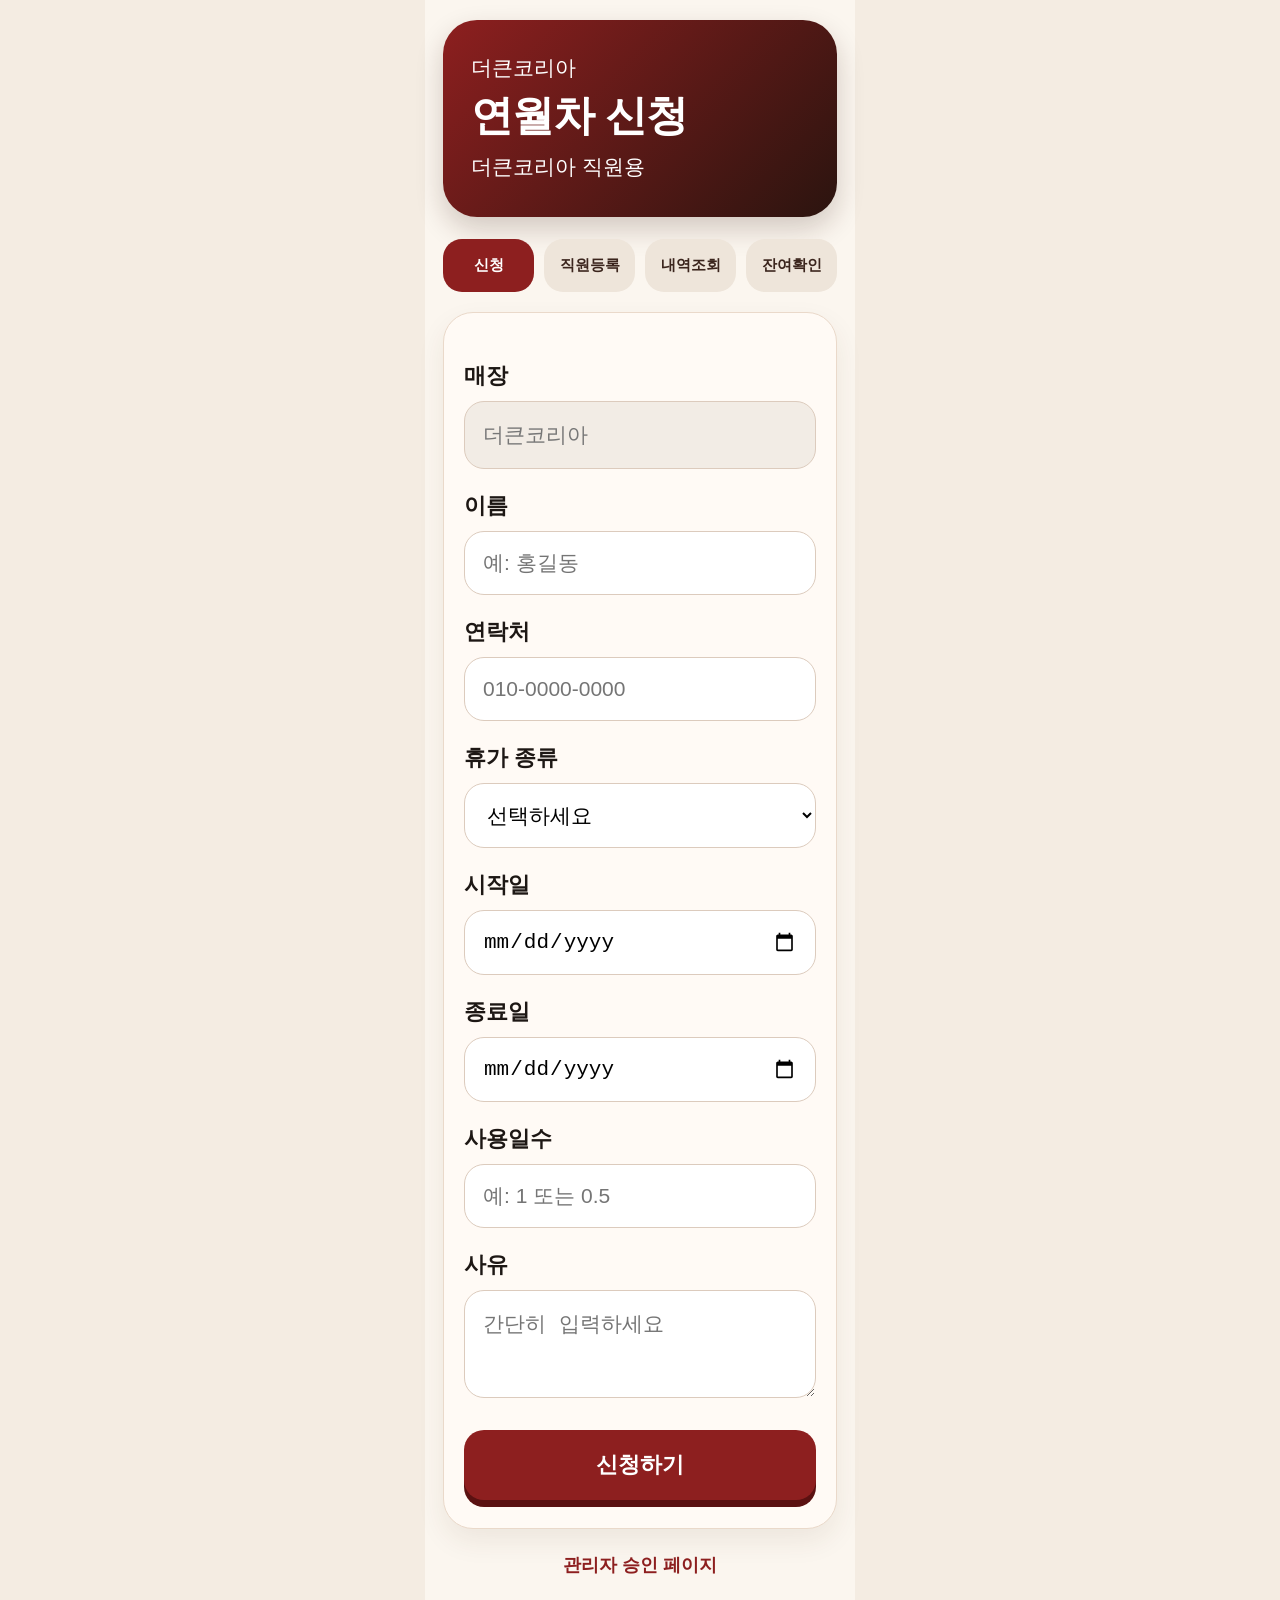
==== index.html @ d9890fb9 "first upload sobagongbang pyeongchon leave" ====
<!doctype html>
<html lang="ko">
<head>
  <meta charset="utf-8" />
  <meta name="viewport" content="width=device-width, initial-scale=1, viewport-fit=cover" />
  <title>더큰코리아 연월차 신청</title>
  <link rel="manifest" href="manifest.json" />
  <link rel="stylesheet" href="style.css" />
  <meta name="theme-color" content="#7b1e1e" />
</head>

<body>
<main class="app">

  <section class="hero">
    <div class="brand">더큰코리아</div>
    <h1>연월차 신청</h1>
    <p>더큰코리아 직원용</p>
  </section>

  <section class="tabs">
    <button class="tab active" onclick="showTab('apply', this)">신청</button>
    <button class="tab" onclick="showTab('register', this)">직원등록</button>
    <button class="tab" onclick="showTab('history', this)">내역조회</button>
    <button class="tab" onclick="showTab('balance', this)">잔여확인</button>
  </section>

  <section id="apply" class="card">
    <label>매장</label>
    <div class="fixed-store">더큰코리아</div>

    <label>이름</label>
    <input id="applyName" placeholder="예: 홍길동" />

    <label>연락처</label>
    <input id="applyPhone" placeholder="010-0000-0000" />

    <label>휴가 종류</label>
    <select id="leaveType" onchange="autoUsedDays()">
      <option value="">선택하세요</option>
      <option>연차</option>
      <option>오전 반차</option>
      <option>오후 반차</option>
      <option>월차</option>
      <option>병가</option>
      <option>기타</option>
    </select>

    <label>시작일</label>
    <input type="date" id="startDate" />

    <label>종료일</label>
    <input type="date" id="endDate" />

    <label>사용일수</label>
    <input id="usedDays" type="number" step="0.5" placeholder="예: 1 또는 0.5" />

    <label>사유</label>
    <textarea id="reason" placeholder="간단히 입력하세요"></textarea>

    <button id="submitBtn" class="primary" onclick="submitLeave()">신청하기</button>
  </section>

  <section id="register" class="card hidden">
    <label>매장</label>
    <div class="fixed-store">더큰코리아</div>

    <label>이름</label>
    <input id="regName" placeholder="예: 홍길동" />

    <label>연락처</label>
    <input id="regPhone" placeholder="010-0000-0000" />

    <label>입사일</label>
    <input type="date" id="joinDate" />

    <label>기본연차</label>
    <input id="baseLeave" type="number" step="0.5" value="15" />

    <button id="regBtn" class="primary" onclick="registerEmployee()">직원등록</button>
  </section>

  <section id="history" class="card hidden">
    <label>이름</label>
    <input id="historyName" placeholder="예: 홍길동" />

    <label>연락처</label>
    <input id="historyPhone" placeholder="010-0000-0000" />

    <button id="historyBtn" class="primary" onclick="loadMyHistory()">내역조회</button>
    <div id="historyResult" class="result"></div>
  </section>

  <section id="balance" class="card hidden">
    <label>이름</label>
    <input id="balanceName" placeholder="예: 홍길동" />

    <label>연락처</label>
    <input id="balancePhone" placeholder="010-0000-0000" />

    <button id="balanceBtn" class="primary" onclick="checkBalance()">잔여연차 확인</button>
    <div id="balanceResult" class="result"></div>
  </section>

  <section class="footer-link">
    <a href="admin.html">관리자 승인 페이지</a>
  </section>

</main>

<script src="script.js"></script>
</body>
</html>
---- style.css ----
* {
  box-sizing: border-box;
  -webkit-tap-highlight-color: rgba(123,30,30,.15);
}

html, body {
  margin: 0;
  padding: 0;
  width: 100%;
  min-height: 100%;
}

body {
  background: #f4ece2;
  font-family: "Noto Sans KR", "Malgun Gothic", Arial, sans-serif;
  color: #1d1714;
}

.app {
  width: 100%;
  max-width: 430px;
  margin: 0 auto;
  min-height: 100vh;
  padding: 20px 18px 44px;
  background: #fbf6ef;
}

.hero {
  background: linear-gradient(135deg, #8d1f1f, #2b140f);
  color: #fff;
  border-radius: 34px;
  padding: 34px 28px 36px;
  margin-bottom: 22px;
  box-shadow: 0 12px 28px rgba(50,20,10,.2);
}

.hero.admin {
  background: linear-gradient(135deg, #6f1919, #160b08);
}

.hero .brand {
  font-size: 21px;
  margin-bottom: 10px;
}

.hero h1 {
  margin: 0;
  font-size: 42px;
  line-height: 1.12;
  font-weight: 900;
  letter-spacing: -1px;
}

.hero p {
  margin: 14px 0 0;
  font-size: 21px;
  font-weight: 500;
}

.tabs {
  display: grid;
  grid-template-columns: repeat(4, 1fr);
  gap: 10px;
  margin-bottom: 20px;
}

.tab {
  border: 0;
  border-radius: 19px;
  padding: 17px 4px;
  background: #eee5da;
  color: #3b251d;
  font-size: 15px;
  font-weight: 900;
  transition: .12s;
}

.tab.active {
  background: #8d1f1f;
  color: #fff;
}

.tab:active,
.primary:active,
.footer-link:active {
  transform: scale(.96);
  filter: brightness(.92);
}

.card {
  background: #fffaf5;
  border: 1px solid #ead9ca;
  border-radius: 30px;
  padding: 26px 20px 28px;
  box-shadow: 0 12px 28px rgba(80,50,25,.08);
  margin-bottom: 22px;
}

label {
  display: block;
  margin: 22px 0 10px;
  font-size: 22px;
  font-weight: 900;
}

input, select, textarea, .fixed-store {
  width: 100%;
  border: 1px solid #dccbbd;
  border-radius: 20px;
  padding: 19px 18px;
  font-size: 21px;
  background: #fff;
  outline: none;
}

textarea {
  min-height: 108px;
  resize: vertical;
}

.fixed-store {
  background: #f2ece5;
  color: #777;
  pointer-events: none;
  user-select: none;
}

.primary {
  width: 100%;
  border: 0;
  border-radius: 20px;
  margin-top: 28px;
  padding: 20px;
  background: #8d1f1f;
  color: #fff;
  font-size: 22px;
  font-weight: 900;
  box-shadow: 0 7px 0 #5a1111;
  transition: .12s;
}

.primary:active {
  transform: translateY(4px);
  box-shadow: 0 3px 0 #5a1111;
}

.primary.loading {
  background: #555;
  box-shadow: 0 7px 0 #333;
  pointer-events: none;
}

.hidden {
  display: none;
}

.footer-link {
  text-align: center;
  margin: 24px 0 0;
  font-size: 18px;
  font-weight: 900;
}

.footer-link a {
  color: #8d1f1f;
  text-decoration: none;
}

.result {
  margin-top: 20px;
}

.item {
  background: #fff;
  border: 1px solid #ead9ca;
  border-radius: 18px;
  padding: 16px;
  margin-top: 12px;
  font-size: 16px;
  line-height: 1.7;
}

.badge {
  display: inline-block;
  padding: 4px 10px;
  border-radius: 999px;
  background: #eee;
  font-weight: 900;
}

.badge.ok {
  background: #d9ead3;
}

.badge.no {
  background: #f4cccc;
}

.admin-buttons {
  display: flex;
  gap: 8px;
  margin-top: 12px;
}

.admin-buttons button {
  flex: 1;
  border: 0;
  border-radius: 12px;
  padding: 13px;
  color: #fff;
  font-size: 16px;
  font-weight: 900;
}

.approve {
  background: #38761d;
}

.reject {
  background: #990000;
}

.balance-box {
  margin-top: 18px;
  padding: 20px;
  border-radius: 22px;
  border: 2px solid #8d1f1f;
  background: #fff;
  font-size: 19px;
  line-height: 1.8;
}

.balance-box strong {
  color: #8d1f1f;
  font-size: 25px;
}
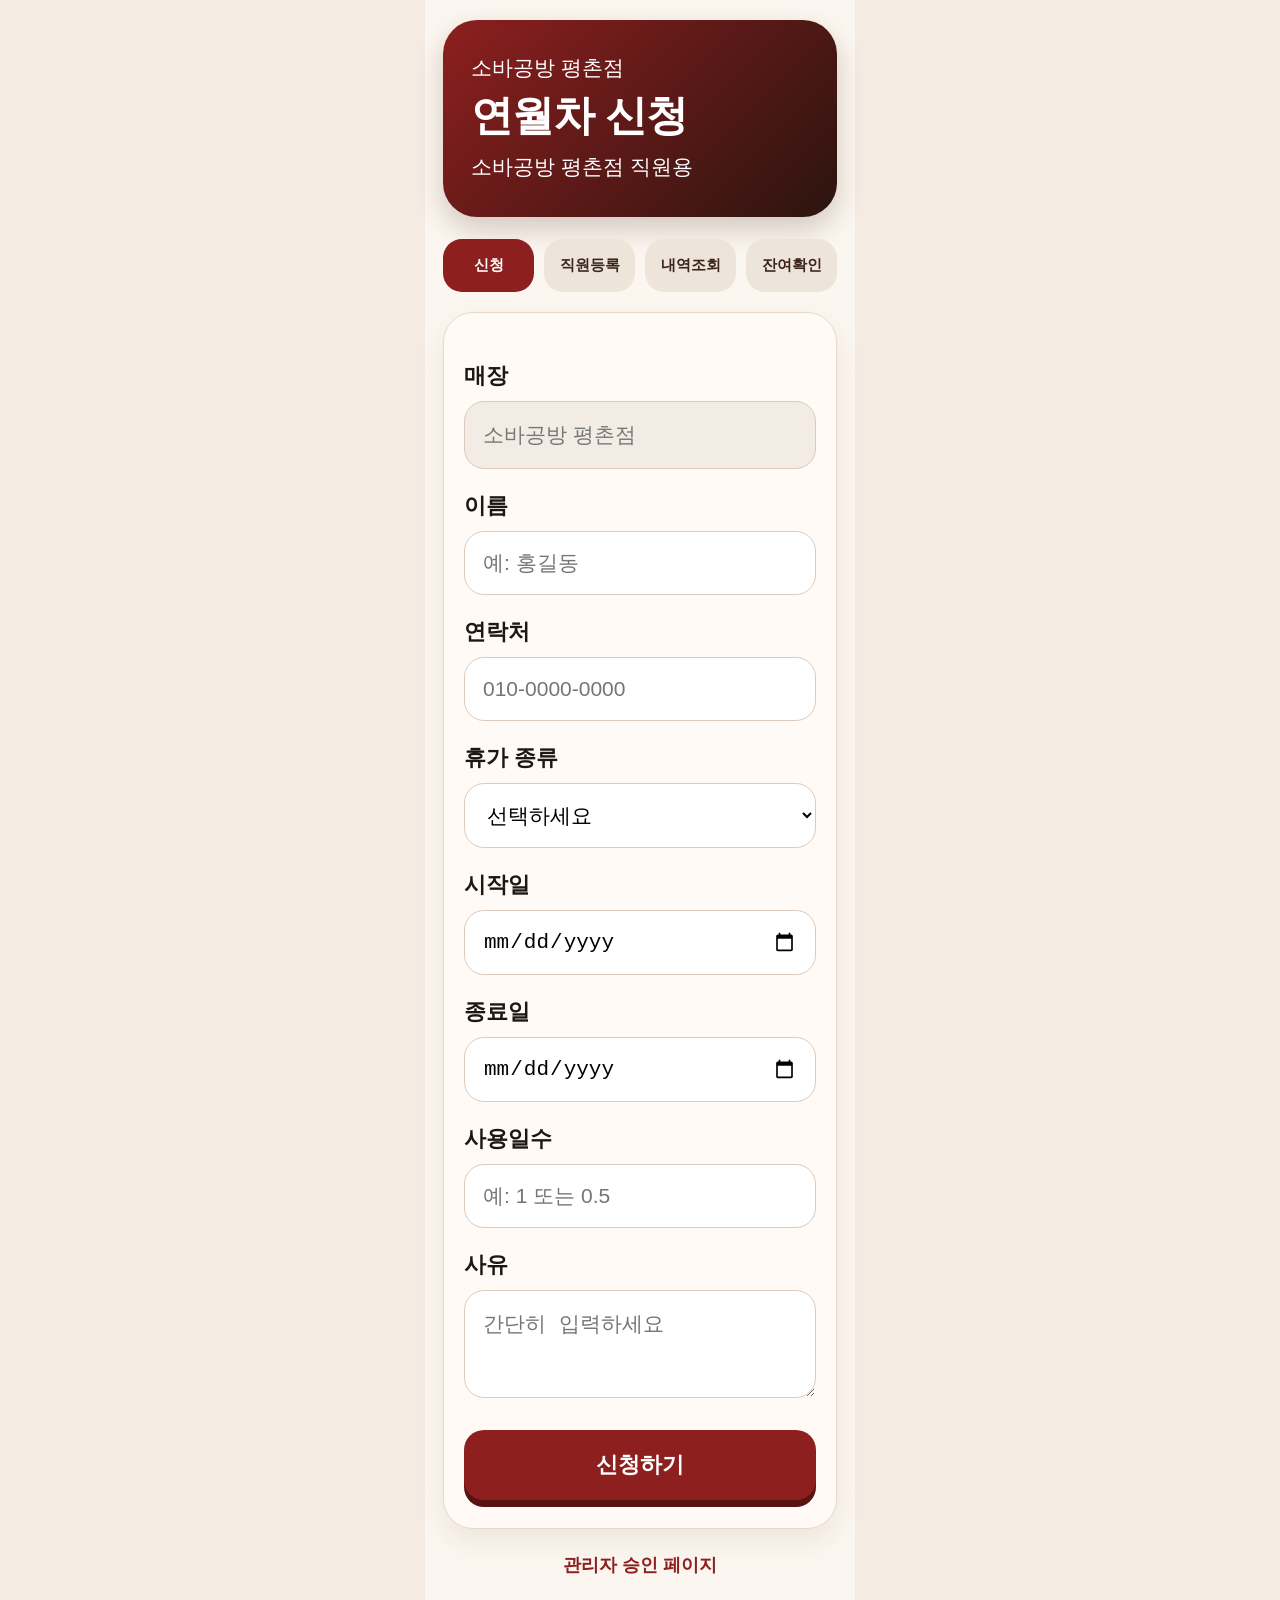
==== commit 9198c3e5: "change to sobagongbang pyeongchon" ====
--- a/index.html
+++ b/index.html
@@ -3,7 +3,7 @@
 <head>
   <meta charset="utf-8" />
   <meta name="viewport" content="width=device-width, initial-scale=1, viewport-fit=cover" />
-  <title>더큰코리아 연월차 신청</title>
+  <title>평촌 소바공방 연월차 신청</title>
   <link rel="manifest" href="manifest.json" />
   <link rel="stylesheet" href="style.css" />
   <meta name="theme-color" content="#7b1e1e" />
@@ -13,9 +13,9 @@
 <main class="app">
 
   <section class="hero">
-    <div class="brand">더큰코리아</div>
+    <div class="brand">소바공방 평촌점</div>
     <h1>연월차 신청</h1>
-    <p>더큰코리아 직원용</p>
+    <p>소바공방 평촌점 직원용</p>
   </section>
 
   <section class="tabs">
@@ -27,7 +27,7 @@
 
   <section id="apply" class="card">
     <label>매장</label>
-    <div class="fixed-store">더큰코리아</div>
+    <div class="fixed-store">소바공방 평촌점</div>
 
     <label>이름</label>
     <input id="applyName" placeholder="예: 홍길동" />
@@ -63,7 +63,7 @@
 
   <section id="register" class="card hidden">
     <label>매장</label>
-    <div class="fixed-store">더큰코리아</div>
+    <div class="fixed-store">소바공방 평촌점</div>
 
     <label>이름</label>
     <input id="regName" placeholder="예: 홍길동" />
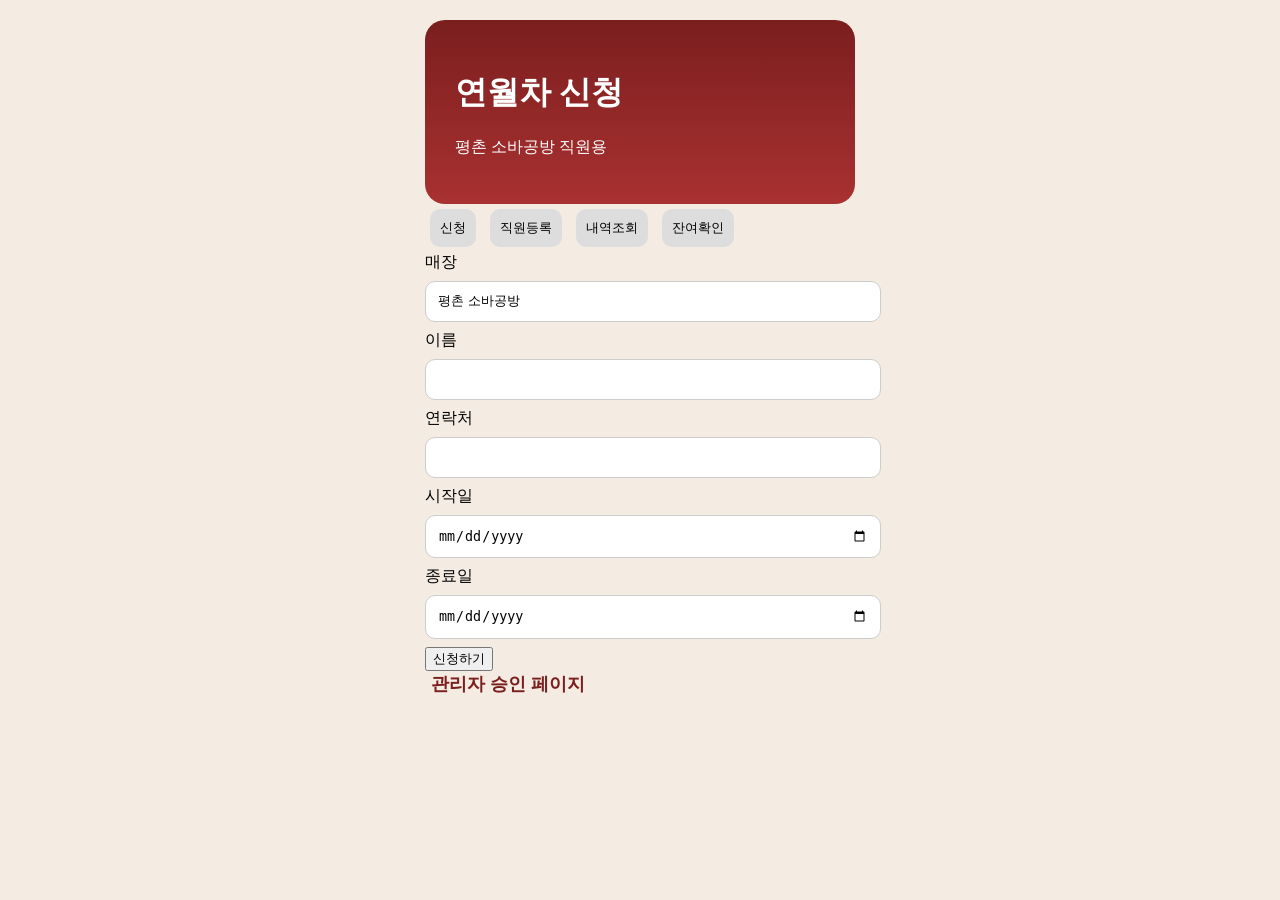
==== commit 73f26d2b: "final sobagongbang version" ====
--- a/index.html
+++ b/index.html
@@ -1,113 +1,112 @@
-<!doctype html>
+<!DOCTYPE html>
 <html lang="ko">
 <head>
-  <meta charset="utf-8" />
-  <meta name="viewport" content="width=device-width, initial-scale=1, viewport-fit=cover" />
-  <title>평촌 소바공방 연월차 신청</title>
-  <link rel="manifest" href="manifest.json" />
-  <link rel="stylesheet" href="style.css" />
-  <meta name="theme-color" content="#7b1e1e" />
+<meta charset="UTF-8" />
+<meta name="viewport" content="width=device-width, initial-scale=1.0" />
+
+<link rel="manifest" href="./manifest.json" />
+<link rel="stylesheet" href="./style.css" />
+
+<title>평촌 소바공방 연월차 신청</title>
 </head>
 
 <body>
-<main class="app">
 
-  <section class="hero">
-    <div class="brand">소바공방 평촌점</div>
-    <h1>연월차 신청</h1>
-    <p>소바공방 평촌점 직원용</p>
-  </section>
+<div class="app">
 
-  <section class="tabs">
-    <button class="tab active" onclick="showTab('apply', this)">신청</button>
-    <button class="tab" onclick="showTab('register', this)">직원등록</button>
-    <button class="tab" onclick="showTab('history', this)">내역조회</button>
-    <button class="tab" onclick="showTab('balance', this)">잔여확인</button>
-  </section>
+<div class="header-card">
+<h1>연월차 신청</h1>
+<p>평촌 소바공방 직원용</p>
+</div>
 
-  <section id="apply" class="card">
-    <label>매장</label>
-    <div class="fixed-store">소바공방 평촌점</div>
+<div class="menu">
 
-    <label>이름</label>
-    <input id="applyName" placeholder="예: 홍길동" />
+<button onclick="showSection('apply')">신청</button>
+<button onclick="showSection('register')">직원등록</button>
+<button onclick="showSection('history')">내역조회</button>
+<button onclick="showSection('balance')">잔여확인</button>
 
-    <label>연락처</label>
-    <input id="applyPhone" placeholder="010-0000-0000" />
+</div>
 
-    <label>휴가 종류</label>
-    <select id="leaveType" onchange="autoUsedDays()">
-      <option value="">선택하세요</option>
-      <option>연차</option>
-      <option>오전 반차</option>
-      <option>오후 반차</option>
-      <option>월차</option>
-      <option>병가</option>
-      <option>기타</option>
-    </select>
 
-    <label>시작일</label>
-    <input type="date" id="startDate" />
+<section id="apply">
 
-    <label>종료일</label>
-    <input type="date" id="endDate" />
+<label>매장</label>
+<input value="평촌 소바공방" readonly />
 
-    <label>사용일수</label>
-    <input id="usedDays" type="number" step="0.5" placeholder="예: 1 또는 0.5" />
+<label>이름</label>
+<input id="name" />
 
-    <label>사유</label>
-    <textarea id="reason" placeholder="간단히 입력하세요"></textarea>
+<label>연락처</label>
+<input id="phone" />
 
-    <button id="submitBtn" class="primary" onclick="submitLeave()">신청하기</button>
-  </section>
+<label>시작일</label>
+<input type="date" id="startDate" />
 
-  <section id="register" class="card hidden">
-    <label>매장</label>
-    <div class="fixed-store">소바공방 평촌점</div>
+<label>종료일</label>
+<input type="date" id="endDate" />
 
-    <label>이름</label>
-    <input id="regName" placeholder="예: 홍길동" />
+<button onclick="submitLeave()">신청하기</button>
 
-    <label>연락처</label>
-    <input id="regPhone" placeholder="010-0000-0000" />
+</section>
 
-    <label>입사일</label>
-    <input type="date" id="joinDate" />
 
-    <label>기본연차</label>
-    <input id="baseLeave" type="number" step="0.5" value="15" />
+<section id="register" class="hidden">
 
-    <button id="regBtn" class="primary" onclick="registerEmployee()">직원등록</button>
-  </section>
+<label>이름</label>
+<input id="regName" />
 
-  <section id="history" class="card hidden">
-    <label>이름</label>
-    <input id="historyName" placeholder="예: 홍길동" />
+<label>연락처</label>
+<input id="regPhone" />
 
-    <label>연락처</label>
-    <input id="historyPhone" placeholder="010-0000-0000" />
+<label>입사일</label>
+<input type="date" id="joinDate" />
 
-    <button id="historyBtn" class="primary" onclick="loadMyHistory()">내역조회</button>
-    <div id="historyResult" class="result"></div>
-  </section>
+<button onclick="registerEmployee()">등록</button>
 
-  <section id="balance" class="card hidden">
-    <label>이름</label>
-    <input id="balanceName" placeholder="예: 홍길동" />
+</section>
 
-    <label>연락처</label>
-    <input id="balancePhone" placeholder="010-0000-0000" />
 
-    <button id="balanceBtn" class="primary" onclick="checkBalance()">잔여연차 확인</button>
-    <div id="balanceResult" class="result"></div>
-  </section>
+<section id="history" class="hidden">
 
-  <section class="footer-link">
-    <a href="admin.html">관리자 승인 페이지</a>
-  </section>
+<label>연락처</label>
+<input id="historyPhone" />
 
-</main>
+<button onclick="loadHistory()">조회</button>
 
-<script src="script.js"></script>
+<div id="historyResult"></div>
+
+</section>
+
+
+<section id="balance" class="hidden">
+
+<label>이름</label>
+<input id="balanceName" />
+
+<label>연락처</label>
+<input id="balancePhone" />
+
+<button onclick="checkBalance()">잔여연차 확인</button>
+
+<div id="balanceResult"></div>
+
+</section>
+
+
+<section class="footer-link">
+<button class="admin-go-btn" onclick="goAdmin()">관리자 승인 페이지</button>
+</section>
+
+</div>
+
+<script src="./script.js"></script>
+
+<script>
+if ("serviceWorker" in navigator) {
+navigator.serviceWorker.register("./service-worker.js");
+}
+</script>
+
 </body>
 </html>
--- a/style.css
+++ b/style.css
@@ -1,236 +1,60 @@
-* {
-  box-sizing: border-box;
-  -webkit-tap-highlight-color: rgba(123,30,30,.15);
+body{
+
+margin:0;
+font-family:Noto Sans KR;
+background:#f4ece2;
+
 }
 
-html, body {
-  margin: 0;
-  padding: 0;
-  width: 100%;
-  min-height: 100%;
+.app{
+
+max-width:430px;
+margin:auto;
+padding:20px;
+
 }
 
-body {
-  background: #f4ece2;
-  font-family: "Noto Sans KR", "Malgun Gothic", Arial, sans-serif;
-  color: #1d1714;
+.header-card{
+
+background:linear-gradient(#7b1e1e,#a93131);
+color:white;
+padding:30px;
+border-radius:20px;
+
 }
 
-.app {
-  width: 100%;
-  max-width: 430px;
-  margin: 0 auto;
-  min-height: 100vh;
-  padding: 20px 18px 44px;
-  background: #fbf6ef;
+.menu button{
+
+margin:5px;
+padding:10px;
+border:none;
+background:#ddd;
+border-radius:10px;
+
 }
 
-.hero {
-  background: linear-gradient(135deg, #8d1f1f, #2b140f);
-  color: #fff;
-  border-radius: 34px;
-  padding: 34px 28px 36px;
-  margin-bottom: 22px;
-  box-shadow: 0 12px 28px rgba(50,20,10,.2);
+input{
+
+width:100%;
+padding:12px;
+margin:8px 0;
+border-radius:10px;
+border:1px solid #ccc;
+
 }
 
-.hero.admin {
-  background: linear-gradient(135deg, #6f1919, #160b08);
+.hidden{
+
+display:none;
+
 }
 
-.hero .brand {
-  font-size: 21px;
-  margin-bottom: 10px;
-}
+.admin-go-btn{
 
-.hero h1 {
-  margin: 0;
-  font-size: 42px;
-  line-height: 1.12;
-  font-weight: 900;
-  letter-spacing: -1px;
-}
+background:none;
+border:none;
+font-size:18px;
+color:#7b1e1e;
+font-weight:bold;
 
-.hero p {
-  margin: 14px 0 0;
-  font-size: 21px;
-  font-weight: 500;
-}
-
-.tabs {
-  display: grid;
-  grid-template-columns: repeat(4, 1fr);
-  gap: 10px;
-  margin-bottom: 20px;
-}
-
-.tab {
-  border: 0;
-  border-radius: 19px;
-  padding: 17px 4px;
-  background: #eee5da;
-  color: #3b251d;
-  font-size: 15px;
-  font-weight: 900;
-  transition: .12s;
-}
-
-.tab.active {
-  background: #8d1f1f;
-  color: #fff;
-}
-
-.tab:active,
-.primary:active,
-.footer-link:active {
-  transform: scale(.96);
-  filter: brightness(.92);
-}
-
-.card {
-  background: #fffaf5;
-  border: 1px solid #ead9ca;
-  border-radius: 30px;
-  padding: 26px 20px 28px;
-  box-shadow: 0 12px 28px rgba(80,50,25,.08);
-  margin-bottom: 22px;
-}
-
-label {
-  display: block;
-  margin: 22px 0 10px;
-  font-size: 22px;
-  font-weight: 900;
-}
-
-input, select, textarea, .fixed-store {
-  width: 100%;
-  border: 1px solid #dccbbd;
-  border-radius: 20px;
-  padding: 19px 18px;
-  font-size: 21px;
-  background: #fff;
-  outline: none;
-}
-
-textarea {
-  min-height: 108px;
-  resize: vertical;
-}
-
-.fixed-store {
-  background: #f2ece5;
-  color: #777;
-  pointer-events: none;
-  user-select: none;
-}
-
-.primary {
-  width: 100%;
-  border: 0;
-  border-radius: 20px;
-  margin-top: 28px;
-  padding: 20px;
-  background: #8d1f1f;
-  color: #fff;
-  font-size: 22px;
-  font-weight: 900;
-  box-shadow: 0 7px 0 #5a1111;
-  transition: .12s;
-}
-
-.primary:active {
-  transform: translateY(4px);
-  box-shadow: 0 3px 0 #5a1111;
-}
-
-.primary.loading {
-  background: #555;
-  box-shadow: 0 7px 0 #333;
-  pointer-events: none;
-}
-
-.hidden {
-  display: none;
-}
-
-.footer-link {
-  text-align: center;
-  margin: 24px 0 0;
-  font-size: 18px;
-  font-weight: 900;
-}
-
-.footer-link a {
-  color: #8d1f1f;
-  text-decoration: none;
-}
-
-.result {
-  margin-top: 20px;
-}
-
-.item {
-  background: #fff;
-  border: 1px solid #ead9ca;
-  border-radius: 18px;
-  padding: 16px;
-  margin-top: 12px;
-  font-size: 16px;
-  line-height: 1.7;
-}
-
-.badge {
-  display: inline-block;
-  padding: 4px 10px;
-  border-radius: 999px;
-  background: #eee;
-  font-weight: 900;
-}
-
-.badge.ok {
-  background: #d9ead3;
-}
-
-.badge.no {
-  background: #f4cccc;
-}
-
-.admin-buttons {
-  display: flex;
-  gap: 8px;
-  margin-top: 12px;
-}
-
-.admin-buttons button {
-  flex: 1;
-  border: 0;
-  border-radius: 12px;
-  padding: 13px;
-  color: #fff;
-  font-size: 16px;
-  font-weight: 900;
-}
-
-.approve {
-  background: #38761d;
-}
-
-.reject {
-  background: #990000;
-}
-
-.balance-box {
-  margin-top: 18px;
-  padding: 20px;
-  border-radius: 22px;
-  border: 2px solid #8d1f1f;
-  background: #fff;
-  font-size: 19px;
-  line-height: 1.8;
-}
-
-.balance-box strong {
-  color: #8d1f1f;
-  font-size: 25px;
 }
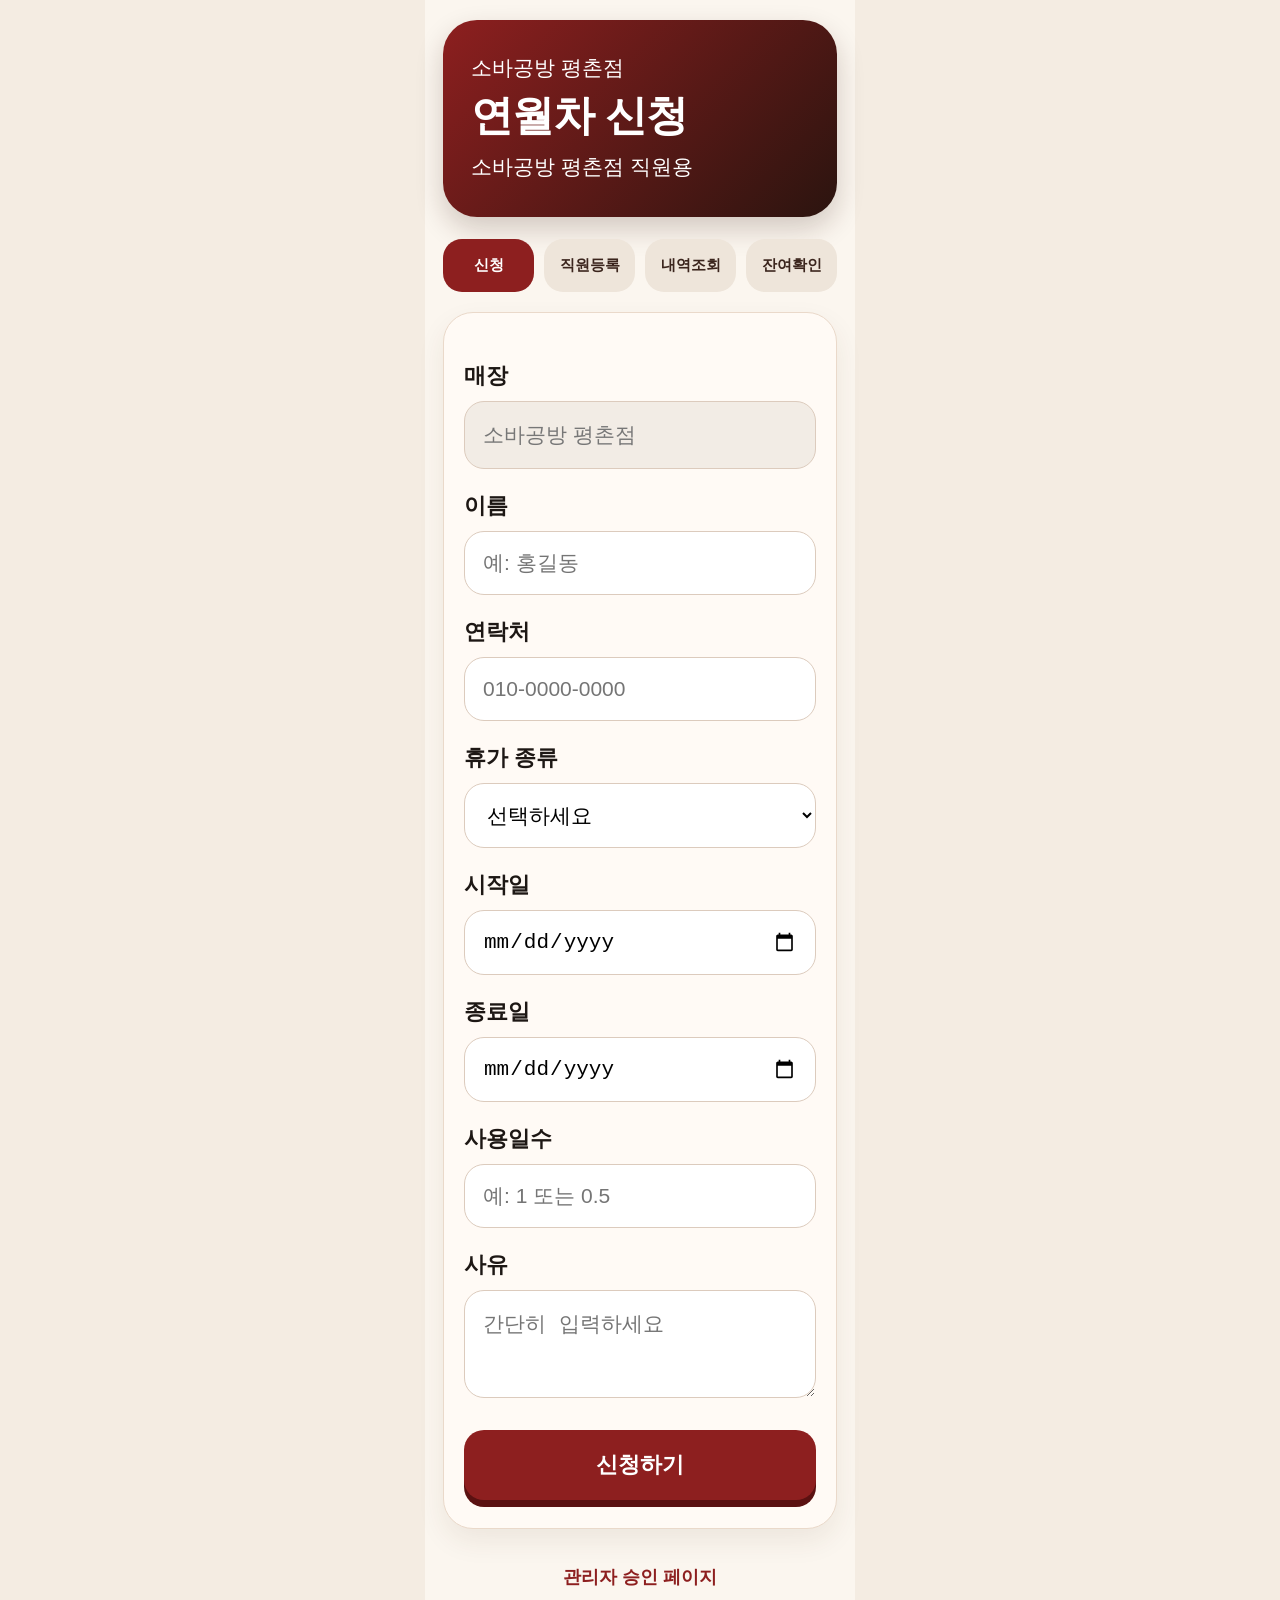
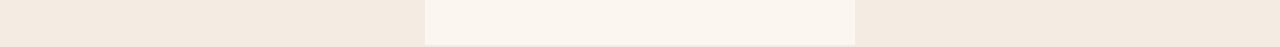
==== commit 917eb262: "restore design and fix admin link" ====
--- a/index.html
+++ b/index.html
@@ -1,112 +1,113 @@
-<!DOCTYPE html>
+<!doctype html>
 <html lang="ko">
 <head>
-<meta charset="UTF-8" />
-<meta name="viewport" content="width=device-width, initial-scale=1.0" />
-
-<link rel="manifest" href="./manifest.json" />
-<link rel="stylesheet" href="./style.css" />
-
-<title>평촌 소바공방 연월차 신청</title>
+  <meta charset="utf-8" />
+  <meta name="viewport" content="width=device-width, initial-scale=1, viewport-fit=cover" />
+  <title>평촌 소바공방 연월차 신청</title>
+  <link rel="manifest" href="manifest.json" />
+  <link rel="stylesheet" href="style.css" />
+  <meta name="theme-color" content="#7b1e1e" />
 </head>
 
 <body>
+<main class="app">
 
-<div class="app">
+  <section class="hero">
+    <div class="brand">소바공방 평촌점</div>
+    <h1>연월차 신청</h1>
+    <p>소바공방 평촌점 직원용</p>
+  </section>
 
-<div class="header-card">
-<h1>연월차 신청</h1>
-<p>평촌 소바공방 직원용</p>
-</div>
+  <section class="tabs">
+    <button class="tab active" onclick="showTab('apply', this)">신청</button>
+    <button class="tab" onclick="showTab('register', this)">직원등록</button>
+    <button class="tab" onclick="showTab('history', this)">내역조회</button>
+    <button class="tab" onclick="showTab('balance', this)">잔여확인</button>
+  </section>
 
-<div class="menu">
+  <section id="apply" class="card">
+    <label>매장</label>
+    <div class="fixed-store">소바공방 평촌점</div>
 
-<button onclick="showSection('apply')">신청</button>
-<button onclick="showSection('register')">직원등록</button>
-<button onclick="showSection('history')">내역조회</button>
-<button onclick="showSection('balance')">잔여확인</button>
+    <label>이름</label>
+    <input id="applyName" placeholder="예: 홍길동" />
 
-</div>
+    <label>연락처</label>
+    <input id="applyPhone" placeholder="010-0000-0000" />
 
+    <label>휴가 종류</label>
+    <select id="leaveType" onchange="autoUsedDays()">
+      <option value="">선택하세요</option>
+      <option>연차</option>
+      <option>오전 반차</option>
+      <option>오후 반차</option>
+      <option>월차</option>
+      <option>병가</option>
+      <option>기타</option>
+    </select>
 
-<section id="apply">
+    <label>시작일</label>
+    <input type="date" id="startDate" />
 
-<label>매장</label>
-<input value="평촌 소바공방" readonly />
+    <label>종료일</label>
+    <input type="date" id="endDate" />
 
-<label>이름</label>
-<input id="name" />
+    <label>사용일수</label>
+    <input id="usedDays" type="number" step="0.5" placeholder="예: 1 또는 0.5" />
 
-<label>연락처</label>
-<input id="phone" />
+    <label>사유</label>
+    <textarea id="reason" placeholder="간단히 입력하세요"></textarea>
 
-<label>시작일</label>
-<input type="date" id="startDate" />
+    <button id="submitBtn" class="primary" onclick="submitLeave()">신청하기</button>
+  </section>
 
-<label>종료일</label>
-<input type="date" id="endDate" />
+  <section id="register" class="card hidden">
+    <label>매장</label>
+    <div class="fixed-store">소바공방 평촌점</div>
 
-<button onclick="submitLeave()">신청하기</button>
+    <label>이름</label>
+    <input id="regName" placeholder="예: 홍길동" />
 
-</section>
+    <label>연락처</label>
+    <input id="regPhone" placeholder="010-0000-0000" />
 
+    <label>입사일</label>
+    <input type="date" id="joinDate" />
 
-<section id="register" class="hidden">
+    <label>기본연차</label>
+    <input id="baseLeave" type="number" step="0.5" value="15" />
 
-<label>이름</label>
-<input id="regName" />
+    <button id="regBtn" class="primary" onclick="registerEmployee()">직원등록</button>
+  </section>
 
-<label>연락처</label>
-<input id="regPhone" />
+  <section id="history" class="card hidden">
+    <label>이름</label>
+    <input id="historyName" placeholder="예: 홍길동" />
 
-<label>입사일</label>
-<input type="date" id="joinDate" />
+    <label>연락처</label>
+    <input id="historyPhone" placeholder="010-0000-0000" />
 
-<button onclick="registerEmployee()">등록</button>
+    <button id="historyBtn" class="primary" onclick="loadMyHistory()">내역조회</button>
+    <div id="historyResult" class="result"></div>
+  </section>
 
-</section>
+  <section id="balance" class="card hidden">
+    <label>이름</label>
+    <input id="balanceName" placeholder="예: 홍길동" />
 
+    <label>연락처</label>
+    <input id="balancePhone" placeholder="010-0000-0000" />
 
-<section id="history" class="hidden">
+    <button id="balanceBtn" class="primary" onclick="checkBalance()">잔여연차 확인</button>
+    <div id="balanceResult" class="result"></div>
+  </section>
 
-<label>연락처</label>
-<input id="historyPhone" />
+  <section class="footer-link">
+    <button class="admin-go-btn" onclick="goAdmin()">관리자 승인 페이지</button>
+  </section>
 
-<button onclick="loadHistory()">조회</button>
+</main>
 
-<div id="historyResult"></div>
-
-</section>
-
-
-<section id="balance" class="hidden">
-
-<label>이름</label>
-<input id="balanceName" />
-
-<label>연락처</label>
-<input id="balancePhone" />
-
-<button onclick="checkBalance()">잔여연차 확인</button>
-
-<div id="balanceResult"></div>
-
-</section>
-
-
-<section class="footer-link">
-<button class="admin-go-btn" onclick="goAdmin()">관리자 승인 페이지</button>
-</section>
-
-</div>
-
-<script src="./script.js"></script>
-
-<script>
-if ("serviceWorker" in navigator) {
-navigator.serviceWorker.register("./service-worker.js");
-}
-</script>
-
+<script src="script.js?v=6"></script>
 </body>
 </html>
--- a/style.css
+++ b/style.css
@@ -1,60 +1,238 @@
-body{
-
-margin:0;
-font-family:Noto Sans KR;
-background:#f4ece2;
-
-}
-
-.app{
-
-max-width:430px;
-margin:auto;
-padding:20px;
-
-}
-
-.header-card{
-
-background:linear-gradient(#7b1e1e,#a93131);
-color:white;
-padding:30px;
-border-radius:20px;
-
-}
-
-.menu button{
-
-margin:5px;
-padding:10px;
-border:none;
-background:#ddd;
-border-radius:10px;
-
-}
-
-input{
-
-width:100%;
-padding:12px;
-margin:8px 0;
-border-radius:10px;
-border:1px solid #ccc;
-
-}
-
-.hidden{
-
-display:none;
-
-}
-
-.admin-go-btn{
-
-background:none;
-border:none;
-font-size:18px;
-color:#7b1e1e;
-font-weight:bold;
-
+* {
+  box-sizing: border-box;
+  -webkit-tap-highlight-color: rgba(123,30,30,.15);
+}
+
+html, body {
+  margin: 0;
+  padding: 0;
+  width: 100%;
+  min-height: 100%;
+}
+
+body {
+  background: #f4ece2;
+  font-family: "Noto Sans KR", "Malgun Gothic", Arial, sans-serif;
+  color: #1d1714;
+}
+
+.app {
+  width: 100%;
+  max-width: 430px;
+  margin: 0 auto;
+  min-height: 100vh;
+  padding: 20px 18px 44px;
+  background: #fbf6ef;
+}
+
+.hero {
+  background: linear-gradient(135deg, #8d1f1f, #2b140f);
+  color: #fff;
+  border-radius: 34px;
+  padding: 34px 28px 36px;
+  margin-bottom: 22px;
+  box-shadow: 0 12px 28px rgba(50,20,10,.2);
+}
+
+.hero.admin {
+  background: linear-gradient(135deg, #6f1919, #160b08);
+}
+
+.hero .brand {
+  font-size: 21px;
+  margin-bottom: 10px;
+}
+
+.hero h1 {
+  margin: 0;
+  font-size: 42px;
+  line-height: 1.12;
+  font-weight: 900;
+  letter-spacing: -1px;
+}
+
+.hero p {
+  margin: 14px 0 0;
+  font-size: 21px;
+  font-weight: 500;
+}
+
+.tabs {
+  display: grid;
+  grid-template-columns: repeat(4, 1fr);
+  gap: 10px;
+  margin-bottom: 20px;
+}
+
+.tab {
+  border: 0;
+  border-radius: 19px;
+  padding: 17px 4px;
+  background: #eee5da;
+  color: #3b251d;
+  font-size: 15px;
+  font-weight: 900;
+  transition: .12s;
+}
+
+.tab.active {
+  background: #8d1f1f;
+  color: #fff;
+}
+
+.tab:active,
+.primary:active,
+.admin-go-btn:active {
+  transform: scale(.96);
+  filter: brightness(.92);
+}
+
+.card {
+  background: #fffaf5;
+  border: 1px solid #ead9ca;
+  border-radius: 30px;
+  padding: 26px 20px 28px;
+  box-shadow: 0 12px 28px rgba(80,50,25,.08);
+  margin-bottom: 22px;
+}
+
+label {
+  display: block;
+  margin: 22px 0 10px;
+  font-size: 22px;
+  font-weight: 900;
+}
+
+input, select, textarea, .fixed-store {
+  width: 100%;
+  border: 1px solid #dccbbd;
+  border-radius: 20px;
+  padding: 19px 18px;
+  font-size: 21px;
+  background: #fff;
+  outline: none;
+}
+
+textarea {
+  min-height: 108px;
+  resize: vertical;
+}
+
+.fixed-store {
+  background: #f2ece5;
+  color: #777;
+  pointer-events: none;
+  user-select: none;
+}
+
+.primary {
+  width: 100%;
+  border: 0;
+  border-radius: 20px;
+  margin-top: 28px;
+  padding: 20px;
+  background: #8d1f1f;
+  color: #fff;
+  font-size: 22px;
+  font-weight: 900;
+  box-shadow: 0 7px 0 #5a1111;
+  transition: .12s;
+}
+
+.primary:active {
+  transform: translateY(4px);
+  box-shadow: 0 3px 0 #5a1111;
+}
+
+.primary.loading {
+  background: #555;
+  box-shadow: 0 7px 0 #333;
+  pointer-events: none;
+}
+
+.hidden {
+  display: none;
+}
+
+.footer-link {
+  text-align: center;
+  margin: 24px 0 0;
+}
+
+.admin-go-btn {
+  border: none;
+  background: transparent;
+  color: #8d1f1f;
+  font-size: 18px;
+  font-weight: 900;
+  padding: 12px;
+}
+
+.result {
+  margin-top: 20px;
+}
+
+.item {
+  background: #fff;
+  border: 1px solid #ead9ca;
+  border-radius: 18px;
+  padding: 16px;
+  margin-top: 12px;
+  font-size: 16px;
+  line-height: 1.7;
+}
+
+.badge {
+  display: inline-block;
+  padding: 4px 10px;
+  border-radius: 999px;
+  background: #eee;
+  font-weight: 900;
+}
+
+.badge.ok {
+  background: #d9ead3;
+}
+
+.badge.no {
+  background: #f4cccc;
+}
+
+.admin-buttons {
+  display: flex;
+  gap: 8px;
+  margin-top: 12px;
+}
+
+.admin-buttons button {
+  flex: 1;
+  border: 0;
+  border-radius: 12px;
+  padding: 13px;
+  color: #fff;
+  font-size: 16px;
+  font-weight: 900;
+}
+
+.approve {
+  background: #38761d;
+}
+
+.reject {
+  background: #990000;
+}
+
+.balance-box {
+  margin-top: 18px;
+  padding: 20px;
+  border-radius: 22px;
+  border: 2px solid #8d1f1f;
+  background: #fff;
+  font-size: 19px;
+  line-height: 1.8;
+}
+
+.balance-box strong {
+  color: #8d1f1f;
+  font-size: 25px;
 }
